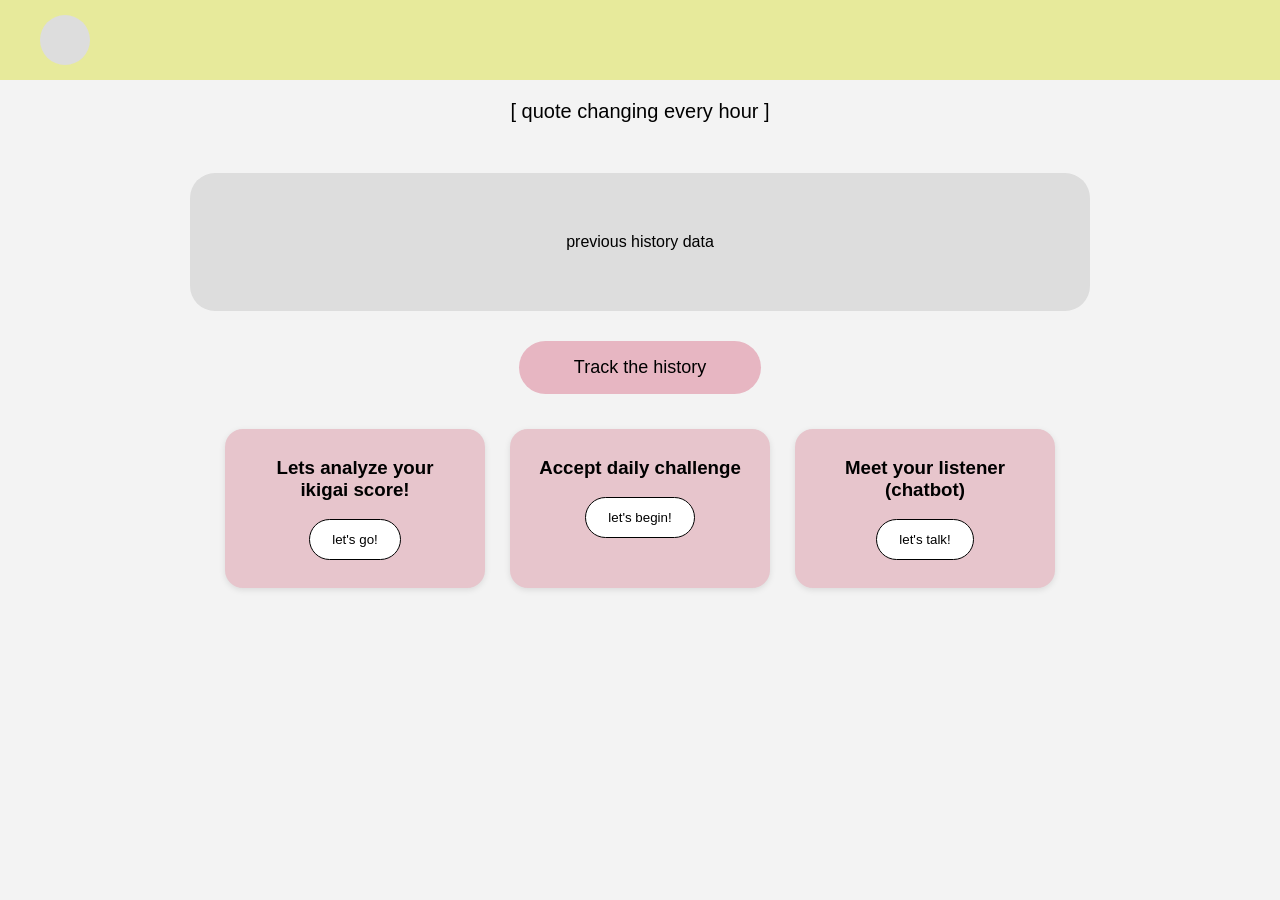
==== home.html @ e762b9c2 "entry of web" ====
<!DOCTYPE html>
<html>
<head>
<meta charset="UTF-8">
<title>Home</title>
<link rel="stylesheet" href="css/style.css">
</head>

<body class="home-page">

<header class="topbar">

<div class="profile"></div>

<h2 id="username"></h2>

</header>

<div class="quote-box">
[ quote changing every hour ]
</div>

<div class="history-box">
previous history data
</div>

<button class="track-btn">Track the history</button>

<div class="cards">

<div class="card">
<h3>Lets analyze your ikigai score!</h3>
<button>let's go!</button>
</div>

<div class="card">
<h3>Accept daily challenge</h3>
<button>let's begin!</button>
</div>

<div class="card">
<h3>Meet your listener (chatbot)</h3>
<button>let's talk!</button>
</div>

</div>

<script src="js/app.js"></script>
</body>
</html>
---- css/style.css ----
/* =========================
   RESET
========================= */

*{
margin:0;
padding:0;
box-sizing:border-box;
font-family: Arial, Helvetica, sans-serif;
}

/* =========================
   PAGE BACKGROUNDS
========================= */

.index-page,
.auth-page,
.about-page{
background:#e6ddc6;
min-height:100vh;
display:flex;
justify-content:center;
align-items:center;
padding:20px;
}

/* =========================
   MAIN CONTAINERS
========================= */

.center-box,
.auth-container,
.about-container{
width:90%;
max-width:650px;
background:#e7b6c2;
padding:60px 50px;
border-radius:25px;
text-align:center;
}

/* =========================
   IKIGAI IMAGE
========================= */

.logo{
width:220px;
margin-bottom:30px;
}

/* =========================
   LANDING PAGE
========================= */

.ikigai-title{
font-size:72px;
font-weight:bold;
letter-spacing:2px;
}

.tagline{
font-size:24px;
margin:25px 0 45px 0;
font-style:italic;
}

/* =========================
   INPUT FIELDS
========================= */

input{
width:100%;
padding:16px;
margin:14px 0;
border-radius:12px;
border:1px solid #888;
font-size:16px;
background:#f5f5f5;
}

/* =========================
   BUTTONS
========================= */

.primary-btn{
width:100%;
padding:16px;
margin-top:20px;
border-radius:35px;
border:1px solid black;
background:white;
font-size:18px;
cursor:pointer;
transition:0.2s;
}

.primary-btn:hover{
background:#f3f3f3;
}

/* =========================
   HOME PAGE
========================= */

.home-page{
background:#f3f3f3;
min-height:100vh;
}

/* =========================
   TOP BAR
========================= */

.topbar{
background:#e7ea9b;
display:flex;
align-items:center;
padding:15px 40px;
gap:15px;
}

/* =========================
   PROFILE
========================= */

.profile{
width:50px;
height:50px;
border-radius:50%;
background:#ddd;
}

/* =========================
   QUOTE
========================= */

.quote-box{
text-align:center;
padding:20px;
font-size:20px;
font-weight:500;
}

/* =========================
   HISTORY BOX
========================= */

.history-box{
background:#ddd;
margin:30px auto;
width:80%;
max-width:900px;
padding:60px;
text-align:center;
border-radius:25px;
}

/* =========================
   TRACK BUTTON
========================= */

.track-btn{
display:block;
margin:25px auto;
padding:16px 55px;
border-radius:35px;
border:none;
background:#e7b6c2;
font-size:18px;
cursor:pointer;
}

/* =========================
   CARDS SECTION
========================= */

.cards{
display:flex;
justify-content:center;
gap:25px;
flex-wrap:wrap;
margin-top:35px;
}

.card{
background:#e7c5cc;
padding:28px;
width:260px;
text-align:center;
border-radius:18px;
box-shadow:0px 2px 6px rgba(0,0,0,0.1);
}

.card button{
margin-top:18px;
padding:12px 22px;
border-radius:25px;
border:1px solid black;
background:white;
cursor:pointer;
}

/* =========================
   RESPONSIVE DESIGN
========================= */

@media (max-width:768px){

.center-box,
.auth-container,
.about-container{
width:95%;
padding:40px 25px;
}

.ikigai-title{
font-size:52px;
}

.cards{
flex-direction:column;
align-items:center;
}

.history-box{
width:95%;
padding:40px;
}

.topbar{
padding:15px 20px;
}

}
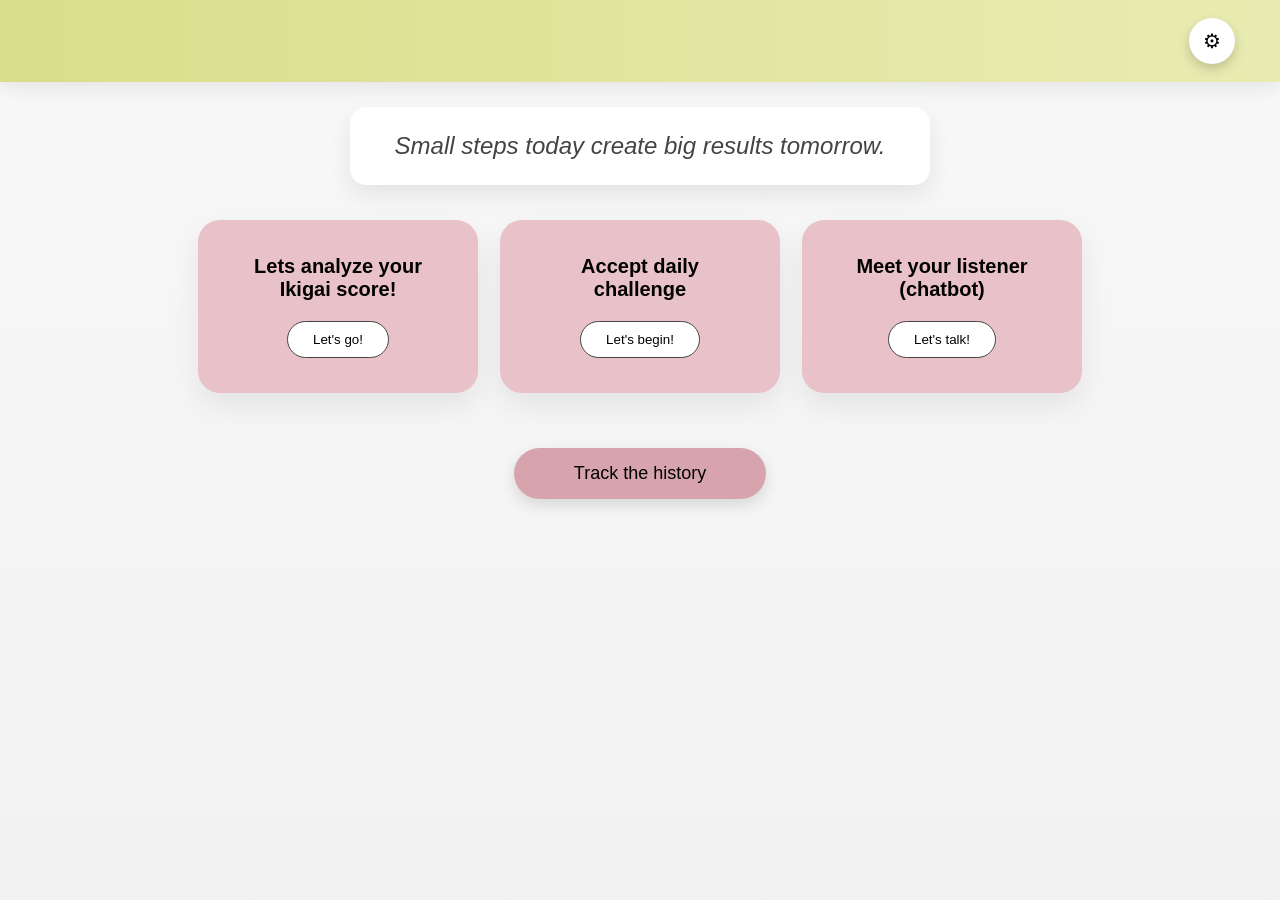
==== commit f354ef34: "UI changes" ====
--- a/home.html
+++ b/home.html
@@ -1,50 +1,105 @@
 <!DOCTYPE html>
-<html>
+<html lang="en">
+
 <head>
 <meta charset="UTF-8">
-<title>Home</title>
+<meta name="viewport" content="width=device-width, initial-scale=1.0">
+<title>Ikigai Dashboard</title>
+
 <link rel="stylesheet" href="css/style.css">
 </head>
 
 <body class="home-page">
 
-<header class="topbar">
+<!-- NAVBAR -->
 
-<div class="profile"></div>
+<header class="navbar">
 
-<h2 id="username"></h2>
+<div class="nav-left">
+
+<div class="user-info">
+<h2 id="username">User Name</h2>
+</div>
+
+</div>
+
+<div class="nav-right">
+
+<button class="settings-btn" title="Settings">
+⚙
+</button>
+
+</div>
 
 </header>
 
-<div class="quote-box">
-[ quote changing every hour ]
+
+<!-- QUOTE SECTION -->
+
+<div class="quote-section">
+
+<div class="quote-box" id="quoteBox">
+Loading inspiration...
 </div>
 
-<div class="history-box">
-previous history data
 </div>
 
-<button class="track-btn">Track the history</button>
+
+<!-- FEATURES SECTION -->
+
+<section class="features-section">
 
 <div class="cards">
 
 <div class="card">
-<h3>Lets analyze your ikigai score!</h3>
-<button>let's go!</button>
+
+<h3>Lets analyze your Ikigai score!</h3>
+
+<button onclick="startIkigai()">
+Let's go!
+</button>
+
 </div>
 
+
 <div class="card">
+
 <h3>Accept daily challenge</h3>
-<button>let's begin!</button>
+
+<button onclick="dailyChallenge()">
+Let's begin!
+</button>
+
 </div>
 
+
 <div class="card">
+
 <h3>Meet your listener (chatbot)</h3>
-<button>let's talk!</button>
+
+<button onclick="openChat()">
+Let's talk!
+</button>
+
 </div>
 
 </div>
 
+</section>
+
+<!-- HISTORY SECTION -->
+
+<section class="history-section">
+
+<button class="track-btn">
+Track the history
+</button>
+
+</section>
+
+
 <script src="js/app.js"></script>
+
 </body>
+
 </html>
--- a/css/style.css
+++ b/css/style.css
@@ -1,17 +1,13 @@
-/* =========================
-   RESET
-========================= */
+/* ================= RESET ================= */
 
 *{
 margin:0;
 padding:0;
 box-sizing:border-box;
-font-family: Arial, Helvetica, sans-serif;
-}
-
-/* =========================
-   PAGE BACKGROUNDS
-========================= */
+font-family:"Segoe UI",sans-serif;
+}
+
+/* ================= COMMON PAGE BACKGROUNDS ================= */
 
 .index-page,
 .auth-page,
@@ -24,9 +20,7 @@
 padding:20px;
 }
 
-/* =========================
-   MAIN CONTAINERS
-========================= */
+/* ================= COMMON CONTAINERS ================= */
 
 .center-box,
 .auth-container,
@@ -39,18 +33,14 @@
 text-align:center;
 }
 
-/* =========================
-   IKIGAI IMAGE
-========================= */
+/* ================= IKIGAI IMAGE ================= */
 
 .logo{
 width:220px;
 margin-bottom:30px;
 }
 
-/* =========================
-   LANDING PAGE
-========================= */
+/* ================= LANDING PAGE ================= */
 
 .ikigai-title{
 font-size:72px;
@@ -64,9 +54,7 @@
 font-style:italic;
 }
 
-/* =========================
-   INPUT FIELDS
-========================= */
+/* ================= INPUT FIELDS ================= */
 
 input{
 width:100%;
@@ -78,9 +66,7 @@
 background:#f5f5f5;
 }
 
-/* =========================
-   BUTTONS
-========================= */
+/* ================= MAIN BUTTON ================= */
 
 .primary-btn{
 width:100%;
@@ -91,120 +77,188 @@
 background:white;
 font-size:18px;
 cursor:pointer;
-transition:0.2s;
+transition:0.25s;
 }
 
 .primary-btn:hover{
 background:#f3f3f3;
-}
-
-/* =========================
-   HOME PAGE
-========================= */
+transform:scale(1.02);
+}
+
+/* ================= HOME PAGE ================= */
 
 .home-page{
-background:#f3f3f3;
+background:linear-gradient(to bottom,#f8f8f8,#f2f2f2);
 min-height:100vh;
 }
 
-/* =========================
-   TOP BAR
-========================= */
-
-.topbar{
-background:#e7ea9b;
-display:flex;
-align-items:center;
-padding:15px 40px;
-gap:15px;
-}
-
-/* =========================
-   PROFILE
-========================= */
+/* ================= NAVBAR ================= */
+
+.navbar{
+display:flex;
+justify-content:space-between;
+align-items:center;
+padding:18px 45px;
+background:linear-gradient(90deg,#d9de8a,#e9ecb2);
+box-shadow:0 6px 18px rgba(0,0,0,0.08);
+}
+
+.nav-left{
+display:flex;
+align-items:center;
+gap:16px;
+}
 
 .profile{
-width:50px;
-height:50px;
+width:55px;
+height:55px;
 border-radius:50%;
 background:#ddd;
-}
-
-/* =========================
-   QUOTE
-========================= */
+box-shadow:0 3px 8px rgba(0,0,0,0.15);
+}
+
+.user-info h2{
+font-size:22px;
+font-weight:600;
+color:#222;
+}
+
+/* ================= SETTINGS BUTTON ================= */
+
+.settings-btn{
+width:46px;
+height:46px;
+border:none;
+border-radius:50%;
+font-size:20px;
+cursor:pointer;
+background:white;
+box-shadow:0 5px 12px rgba(0,0,0,0.18);
+transition:0.25s;
+}
+
+.settings-btn:hover{
+transform:rotate(45deg) scale(1.1);
+}
+
+/* ================= QUOTE HERO ================= */
+
+.quote-section{
+display:flex;
+justify-content:center;
+margin-top:25px;
+}
 
 .quote-box{
+background:white;
+padding:25px 45px;
+border-radius:16px;
+font-size:24px;
+font-style:italic;
+color:#444;
+box-shadow:0 10px 25px rgba(0,0,0,0.08);
+max-width:650px;
 text-align:center;
-padding:20px;
+}
+
+/* ================= HISTORY ================= */
+
+.history-section{
+display:flex;
+flex-direction:column;
+align-items:center;
+margin-top:25px;
+}
+
+.history-box{
+width:75%;
+max-width:900px;
+height:170px;
+border-radius:40px;
+background:#e3e3e3;
+display:flex;
+align-items:center;
+justify-content:center;
+font-size:18px;
+color:#555;
+box-shadow:inset 0 2px 6px rgba(0,0,0,0.05);
+}
+
+/* ================= TRACK BUTTON ================= */
+
+.track-btn{
+margin-top:30px;
+padding:15px 60px;
+border:none;
+border-radius:32px;
+background:#d7a4ad;
+font-size:18px;
+cursor:pointer;
+transition:0.3s;
+box-shadow:0 6px 15px rgba(0,0,0,0.12);
+}
+
+.track-btn:hover{
+background:#c7919b;
+transform:scale(1.07);
+}
+
+/* ================= FEATURES ================= */
+
+.features-section{
+margin-top:35px;
+display:flex;
+justify-content:center;
+}
+
+.cards{
+display:flex;
+gap:22px;
+flex-wrap:wrap;
+justify-content:center;
+}
+
+/* ================= CARD ================= */
+
+.card{
+background:#e9c2c9;
+width:280px;
+padding:35px;
+border-radius:22px;
+text-align:center;
+box-shadow:0 12px 30px rgba(0,0,0,0.08);
+transition:0.3s;
+}
+
+.card:hover{
+transform:translateY(-10px);
+box-shadow:0 18px 40px rgba(0,0,0,0.15);
+}
+
+.card h3{
 font-size:20px;
-font-weight:500;
-}
-
-/* =========================
-   HISTORY BOX
-========================= */
-
-.history-box{
-background:#ddd;
-margin:30px auto;
-width:80%;
-max-width:900px;
-padding:60px;
-text-align:center;
+margin-bottom:20px;
+}
+
+/* ================= CARD BUTTON ================= */
+
+.card button{
+padding:10px 25px;
 border-radius:25px;
-}
-
-/* =========================
-   TRACK BUTTON
-========================= */
-
-.track-btn{
-display:block;
-margin:25px auto;
-padding:16px 55px;
-border-radius:35px;
-border:none;
-background:#e7b6c2;
-font-size:18px;
-cursor:pointer;
-}
-
-/* =========================
-   CARDS SECTION
-========================= */
-
-.cards{
-display:flex;
-justify-content:center;
-gap:25px;
-flex-wrap:wrap;
-margin-top:35px;
-}
-
-.card{
-background:#e7c5cc;
-padding:28px;
-width:260px;
-text-align:center;
-border-radius:18px;
-box-shadow:0px 2px 6px rgba(0,0,0,0.1);
-}
-
-.card button{
-margin-top:18px;
-padding:12px 22px;
-border-radius:25px;
-border:1px solid black;
-background:white;
-cursor:pointer;
-}
-
-/* =========================
-   RESPONSIVE DESIGN
-========================= */
-
-@media (max-width:768px){
+border:1px solid #444;
+background:white;
+cursor:pointer;
+transition:0.25s;
+}
+
+.card button:hover{
+background:#f5f5f5;
+transform:scale(1.05);
+}
+
+/* ================= RESPONSIVE ================= */
+
+@media(max-width:768px){
 
 .center-box,
 .auth-container,
@@ -217,18 +271,22 @@
 font-size:52px;
 }
 
+.navbar{
+padding:15px 25px;
+}
+
 .cards{
 flex-direction:column;
 align-items:center;
 }
 
 .history-box{
-width:95%;
-padding:40px;
-}
-
-.topbar{
-padding:15px 20px;
+width:90%;
+}
+
+.quote-box{
+font-size:20px;
+padding:20px 30px;
 }
 
 }
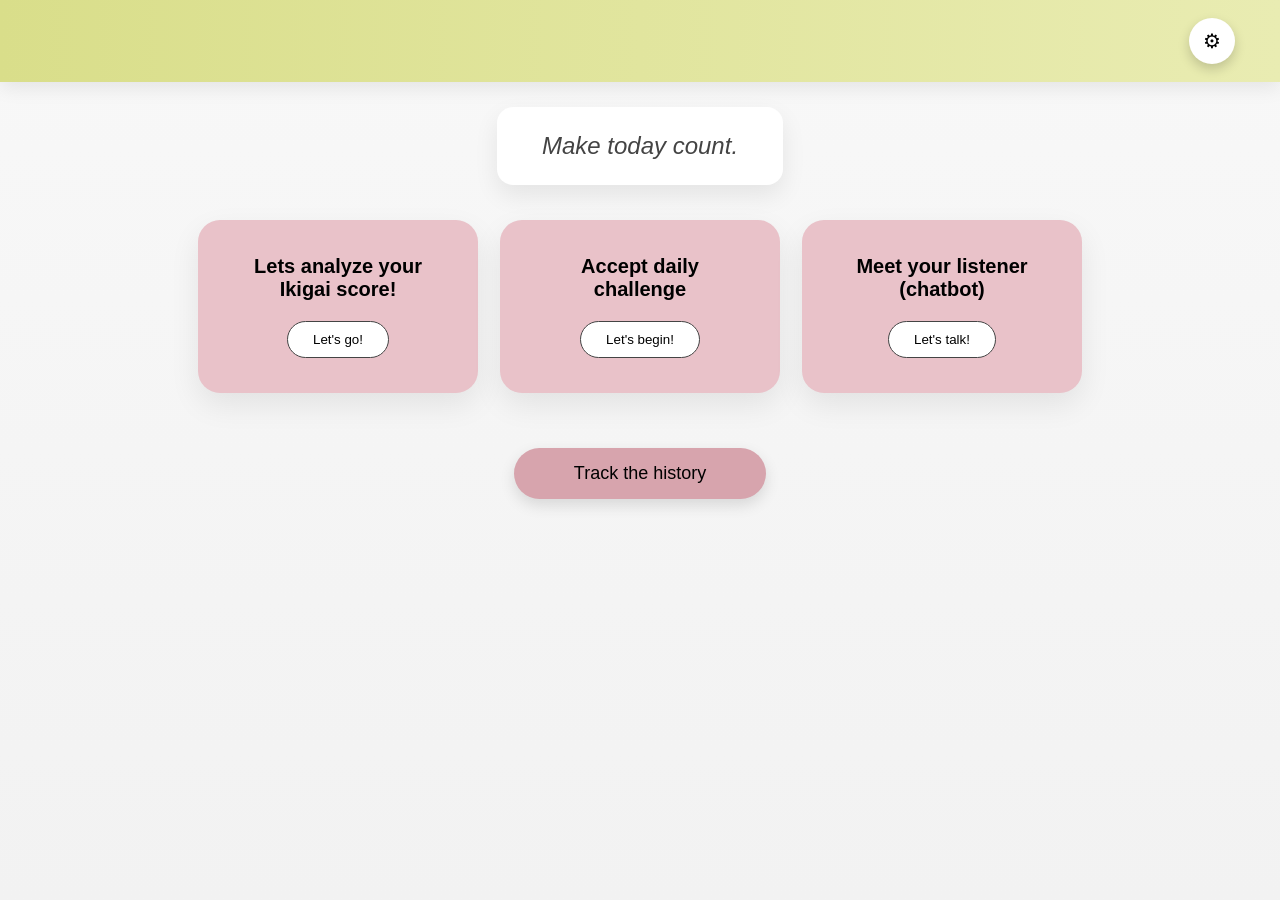
==== commit acf5206f: "added challenge feature" ====
--- a/home.html
+++ b/home.html
@@ -66,9 +66,9 @@
 
 <h3>Accept daily challenge</h3>
 
-<button onclick="dailyChallenge()">
-Let's begin!
-</button>
+<a href="challenge.html">
+<button>Let's begin!</button>
+</a>
 
 </div>
 
